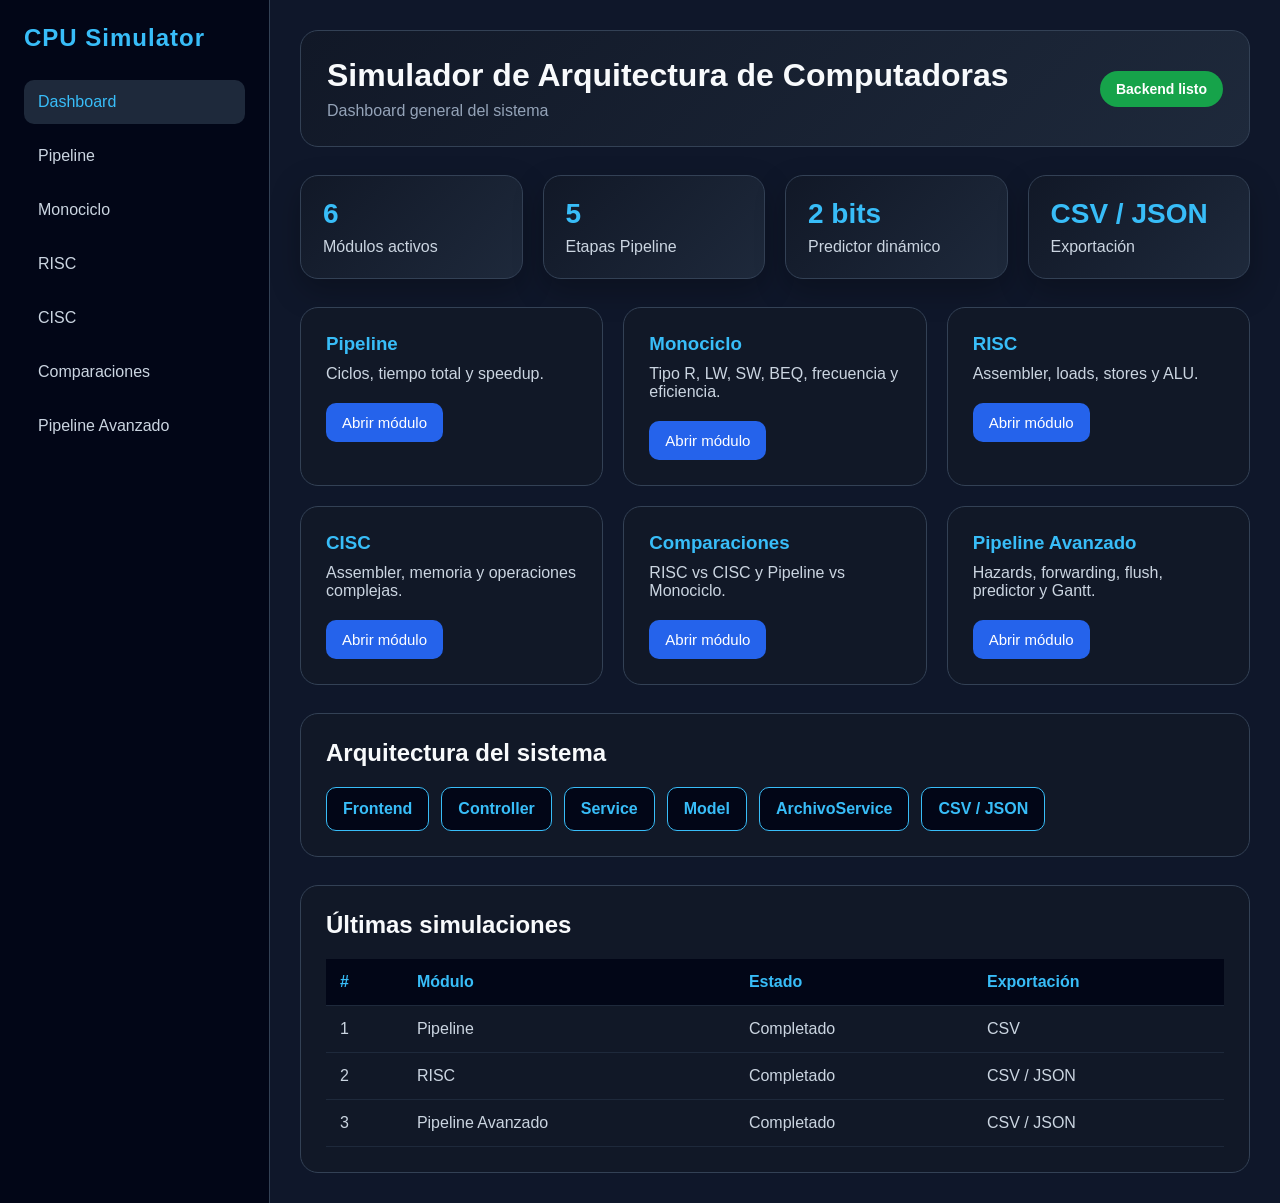
==== frontend/index.html @ 6b9e8b1a "monociclo front" ====
<!DOCTYPE html>
<html lang="es">
<head>
  <meta charset="UTF-8">
  <meta name="viewport" content="width=device-width, initial-scale=1.0">
  <title>Dashboard | Simulador CPU</title>
  <link rel="stylesheet" href="css/styles.css">
</head>
<body>

  <aside class="sidebar">
    <h2>CPU Simulator</h2>

    <nav>
      <a href="index.html" class="active">Dashboard</a>
      <a href="pages/pipeline.html">Pipeline</a>
      <a href="pages/monociclo.html">Monociclo</a>
      <a href="pages/risc.html">RISC</a>
      <a href="pages/cisc.html">CISC</a>
      <a href="pages/comparacion.html">Comparaciones</a>
      <a href="pages/pipeline_avanzado.html">Pipeline Avanzado</a>
    </nav>
  </aside>

  <main class="main">
    <header class="topbar">
      <div>
        <h1>Simulador de Arquitectura de Computadoras</h1>
        <p>Dashboard general del sistema</p>
      </div>
      <span class="badge">Backend listo</span>
    </header>

    <section class="stats">
      <div class="stat-box">
        <h3>6</h3>
        <p>Módulos activos</p>
      </div>

      <div class="stat-box">
        <h3>5</h3>
        <p>Etapas Pipeline</p>
      </div>

      <div class="stat-box">
        <h3>2 bits</h3>
        <p>Predictor dinámico</p>
      </div>

      <div class="stat-box">
        <h3>CSV / JSON</h3>
        <p>Exportación</p>
      </div>
    </section>

    <section class="cards">
      <div class="card">
        <h3>Pipeline</h3>
        <p>Ciclos, tiempo total y speedup.</p>
        <a href="pages/pipeline.html">Abrir módulo</a>
      </div>

      <div class="card">
        <h3>Monociclo</h3>
        <p>Tipo R, LW, SW, BEQ, frecuencia y eficiencia.</p>
        <a href="pages/monociclo.html">Abrir módulo</a>
      </div>

      <div class="card">
        <h3>RISC</h3>
        <p>Assembler, loads, stores y ALU.</p>
        <a href="pages/risc.html">Abrir módulo</a>
      </div>

      <div class="card">
        <h3>CISC</h3>
        <p>Assembler, memoria y operaciones complejas.</p>
        <a href="pages/cisc.html">Abrir módulo</a>
      </div>

      <div class="card">
        <h3>Comparaciones</h3>
        <p>RISC vs CISC y Pipeline vs Monociclo.</p>
        <a href="pages/comparacion.html">Abrir módulo</a>
      </div>

      <div class="card">
        <h3>Pipeline Avanzado</h3>
        <p>Hazards, forwarding, flush, predictor y Gantt.</p>
        <a href="pages/pipeline_avanzado.html">Abrir módulo</a>
      </div>
    </section>

    <section class="panel">
      <h2>Arquitectura del sistema</h2>

      <div class="architecture">
        <span>Frontend</span>
        <span>Controller</span>
        <span>Service</span>
        <span>Model</span>
        <span>ArchivoService</span>
        <span>CSV / JSON</span>
      </div>
    </section>

    <section class="panel">
      <h2>Últimas simulaciones</h2>

      <table>
        <thead>
          <tr>
            <th>#</th>
            <th>Módulo</th>
            <th>Estado</th>
            <th>Exportación</th>
          </tr>
        </thead>
        <tbody>
          <tr>
            <td>1</td>
            <td>Pipeline</td>
            <td>Completado</td>
            <td>CSV</td>
          </tr>
          <tr>
            <td>2</td>
            <td>RISC</td>
            <td>Completado</td>
            <td>CSV / JSON</td>
          </tr>
          <tr>
            <td>3</td>
            <td>Pipeline Avanzado</td>
            <td>Completado</td>
            <td>CSV / JSON</td>
          </tr>
        </tbody>
      </table>
    </section>
  </main>

  <script src="js/app.js"></script>
</body>
</html>
---- frontend/css/styles.css ----
* {
  margin: 0;
  padding: 0;
  box-sizing: border-box;
  font-family: "Segoe UI", Arial, sans-serif;
}

:root {
  --bg: #0f172a;
  --sidebar: #020617;
  --panel: #111827;
  --panel-soft: #1e293b;
  --text: #e5e7eb;
  --muted: #94a3b8;
  --primary: #38bdf8;
  --secondary: #2563eb;
  --success: #16a34a;
  --border: #334155;
}

body {
  min-height: 100vh;
  display: flex;
  background: var(--bg);
  color: var(--text);
}

.sidebar {
  width: 270px;
  min-height: 100vh;
  background: var(--sidebar);
  padding: 24px;
  border-right: 1px solid var(--border);
  position: sticky;
  top: 0;
}

.sidebar h2 {
  color: var(--primary);
  margin-bottom: 28px;
  letter-spacing: 1px;
}

.sidebar nav {
  display: flex;
  flex-direction: column;
  gap: 10px;
}

.sidebar a {
  color: #cbd5e1;
  text-decoration: none;
  padding: 13px 14px;
  border-radius: 10px;
  transition: 0.25s;
}

.sidebar a:hover,
.sidebar a.active {
  background: var(--panel-soft);
  color: var(--primary);
}

.main {
  flex: 1;
  padding: 30px;
  overflow-x: hidden;
}

.topbar {
  display: flex;
  justify-content: space-between;
  align-items: center;
  background: linear-gradient(135deg, #111827, #1e293b);
  padding: 26px;
  border-radius: 18px;
  margin-bottom: 28px;
  border: 1px solid var(--border);
}

.topbar h1 {
  color: #f8fafc;
  margin-bottom: 8px;
}

.topbar p {
  color: var(--muted);
}

.badge {
  background: var(--success);
  color: white;
  padding: 10px 16px;
  border-radius: 999px;
  font-weight: bold;
  font-size: 14px;
}

.stats {
  display: grid;
  grid-template-columns: repeat(auto-fit, minmax(190px, 1fr));
  gap: 20px;
  margin-bottom: 28px;
}

.stat-box {
  background: linear-gradient(135deg, #111827, #1e293b);
  border: 1px solid var(--border);
  border-radius: 18px;
  padding: 22px;
  box-shadow: 0 12px 30px rgba(0,0,0,0.25);
}

.stat-box h3 {
  color: var(--primary);
  font-size: 28px;
  margin-bottom: 8px;
}

.stat-box p {
  color: #cbd5e1;
}

.cards {
  display: grid;
  grid-template-columns: repeat(auto-fit, minmax(260px, 1fr));
  gap: 20px;
}

.card {
  background: var(--panel);
  border: 1px solid var(--border);
  padding: 25px;
  border-radius: 18px;
  transition: 0.25s;
}

.card:hover {
  transform: translateY(-5px);
  border-color: var(--primary);
}

.card h3 {
  color: var(--primary);
  margin-bottom: 10px;
}

.card p {
  color: #cbd5e1;
  margin-bottom: 20px;
}

.card a,
.btn-primary {
  display: inline-block;
  background: var(--secondary);
  color: white;
  text-decoration: none;
  padding: 11px 16px;
  border-radius: 10px;
  border: none;
  cursor: pointer;
  font-size: 15px;
}

.card a:hover,
.btn-primary:hover {
  background: #1d4ed8;
}

.panel {
  margin-top: 28px;
  background: var(--panel);
  border: 1px solid var(--border);
  border-radius: 18px;
  padding: 25px;
}

.panel h2 {
  margin-bottom: 20px;
  color: #f8fafc;
}

.form-grid {
  display: grid;
  grid-template-columns: repeat(auto-fit, minmax(220px, 1fr));
  gap: 20px;
  margin-bottom: 25px;
}

label {
  display: block;
  margin-bottom: 8px;
  font-weight: bold;
  color: #cbd5e1;
}

input,
select,
textarea {
  width: 100%;
  padding: 12px;
  border-radius: 10px;
  border: 1px solid var(--border);
  background: #0f172a;
  color: white;
  outline: none;
}

input:focus,
select:focus,
textarea:focus {
  border-color: var(--primary);
}

table {
  width: 100%;
  border-collapse: collapse;
  overflow: hidden;
}

th,
td {
  padding: 14px;
  text-align: left;
  border-bottom: 1px solid #1e293b;
}

th {
  color: var(--primary);
  background: #020617;
}

td {
  color: #cbd5e1;
}

.formula-box {
  background: #020617;
  border: 1px solid var(--border);
  border-radius: 14px;
  padding: 18px;
  color: #cbd5e1;
  line-height: 1.8;
}

.architecture {
  display: flex;
  flex-wrap: wrap;
  gap: 12px;
}

.architecture span {
  background: #020617;
  border: 1px solid var(--primary);
  color: var(--primary);
  padding: 12px 16px;
  border-radius: 10px;
  font-weight: bold;
}

.gantt {
  overflow-x: auto;
}

.gantt table {
  min-width: 700px;
}

.stage {
  display: inline-block;
  min-width: 55px;
  padding: 8px;
  border-radius: 8px;
  text-align: center;
  font-weight: bold;
  background: #0f172a;
  color: var(--primary);
  border: 1px solid var(--primary);
}

.empty-stage {
  color: #475569;
}

.module-header {
  display: flex;
  justify-content: space-between;
  align-items: center;
  margin-bottom: 18px;
}

.module-header small {
  color: var(--muted);
}

.info-grid {
  display: grid;
  grid-template-columns: 1.2fr 0.8fr;
  gap: 20px;
}

.status-dot {
  width: 10px;
  height: 10px;
  background: var(--success);
  display: inline-block;
  border-radius: 50%;
  margin-right: 8px;
}

@media (max-width: 850px) {
  body {
    flex-direction: column;
  }

  .sidebar {
    width: 100%;
    min-height: auto;
    position: relative;
  }

  .topbar {
    flex-direction: column;
    align-items: flex-start;
    gap: 15px;
  }

  .info-grid {
    grid-template-columns: 1fr;
  }
}
.card strong {
  display: block;
  color: var(--primary);
  font-size: 26px;
  margin-top: 12px;
}
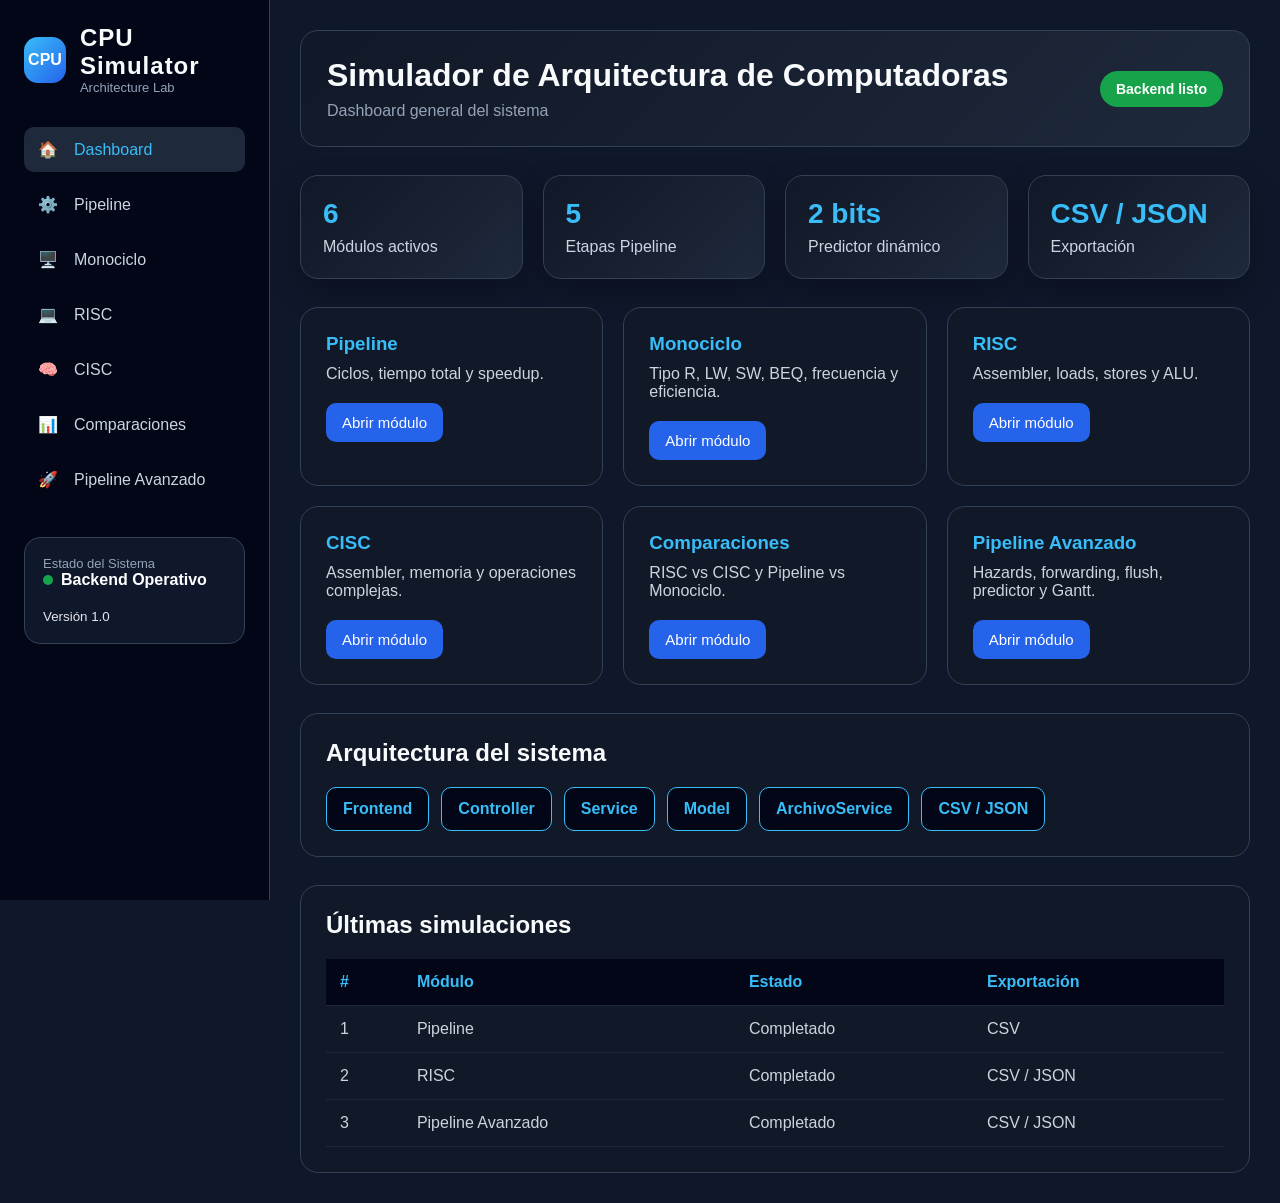
==== commit 8226c90d: "mejorara" ====
--- a/frontend/index.html
+++ b/frontend/index.html
@@ -6,21 +6,9 @@
   <title>Dashboard | Simulador CPU</title>
   <link rel="stylesheet" href="css/styles.css">
 </head>
-<body>
+<body data-page="dashboard">
 
-  <aside class="sidebar">
-    <h2>CPU Simulator</h2>
-
-    <nav>
-      <a href="index.html" class="active">Dashboard</a>
-      <a href="pages/pipeline.html">Pipeline</a>
-      <a href="pages/monociclo.html">Monociclo</a>
-      <a href="pages/risc.html">RISC</a>
-      <a href="pages/cisc.html">CISC</a>
-      <a href="pages/comparacion.html">Comparaciones</a>
-      <a href="pages/pipeline_avanzado.html">Pipeline Avanzado</a>
-    </nav>
-  </aside>
+<div id="sidebar-container"></div>
 
   <main class="main">
     <header class="topbar">
@@ -140,6 +128,7 @@
     </section>
   </main>
 
-  <script src="js/app.js"></script>
+  <script src="js/layout.js"></script>
+<script src="js/app.js"></script>
 </body>
 </html>
--- a/frontend/css/styles.css
+++ b/frontend/css/styles.css
@@ -335,4 +335,58 @@
   color: var(--primary);
   font-size: 26px;
   margin-top: 12px;
+}
+.brand {
+  display: flex;
+  align-items: center;
+  gap: 14px;
+  margin-bottom: 32px;
+}
+
+.brand-icon {
+  width: 46px;
+  height: 46px;
+  background: linear-gradient(135deg, var(--primary), var(--secondary));
+  color: white;
+  display: grid;
+  place-items: center;
+  border-radius: 14px;
+  font-weight: 900;
+}
+
+.brand h2 {
+  margin: 0;
+  color: #f8fafc;
+}
+
+.brand p {
+  color: var(--muted);
+  font-size: 13px;
+}
+
+.sidebar nav a {
+  display: flex;
+  align-items: center;
+  gap: 12px;
+}
+
+.sidebar nav a span {
+  width: 24px;
+}
+
+.sidebar-footer {
+  margin-top: 35px;
+  padding: 18px;
+  background: #0f172a;
+  border: 1px solid var(--border);
+  border-radius: 16px;
+}
+
+.sidebar-footer p {
+  color: var(--muted);
+  font-size: 13px;
+}
+
+.sidebar-footer strong {
+  color: white;
 }
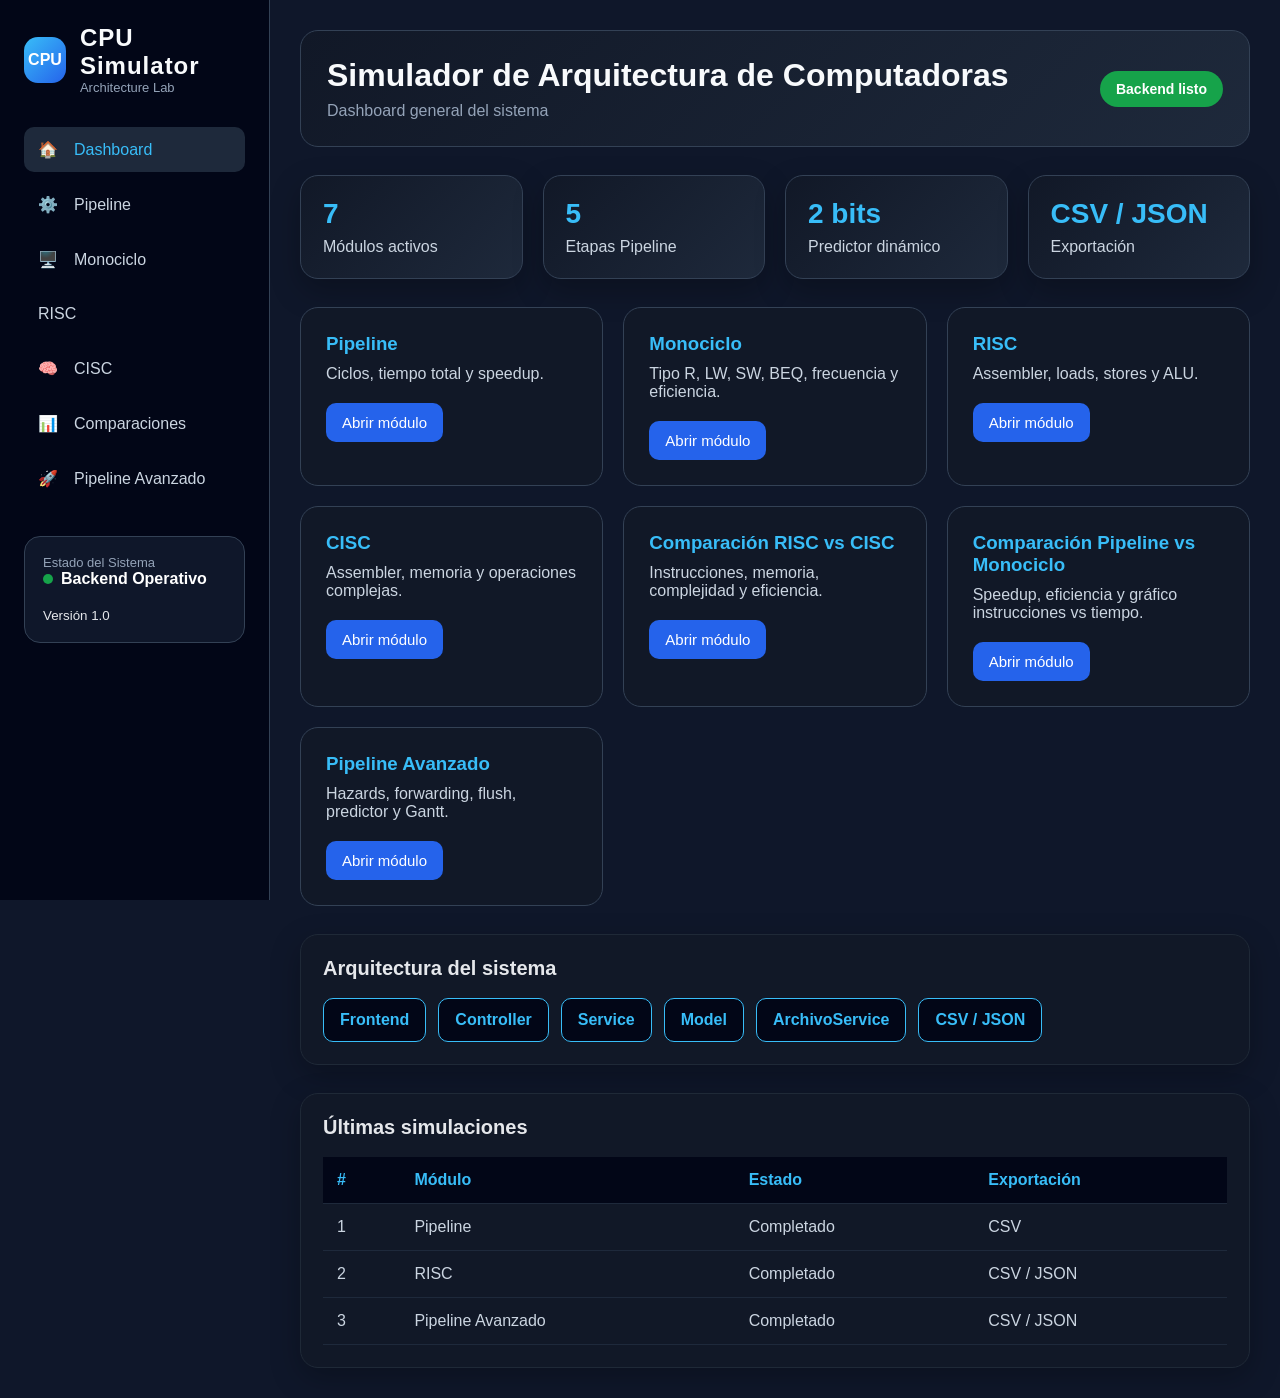
==== commit d431e5e1: "mejoras" ====
--- a/frontend/index.html
+++ b/frontend/index.html
@@ -21,8 +21,8 @@
 
     <section class="stats">
       <div class="stat-box">
-        <h3>6</h3>
-        <p>Módulos activos</p>
+   <h3>7</h3>
+    <p>Módulos activos</p>
       </div>
 
       <div class="stat-box">
@@ -66,10 +66,15 @@
         <a href="pages/cisc.html">Abrir módulo</a>
       </div>
 
+     <div class="card">
+    <h3>Comparación RISC vs CISC</h3>
+    <p>Instrucciones, memoria, complejidad y eficiencia.</p>
+    <a href="pages/comparacion.html">Abrir módulo</a>
+  </div>
       <div class="card">
-        <h3>Comparaciones</h3>
-        <p>RISC vs CISC y Pipeline vs Monociclo.</p>
-        <a href="pages/comparacion.html">Abrir módulo</a>
+      <h3>Comparación Pipeline vs Monociclo</h3>
+    <p>Speedup, eficiencia y gráfico instrucciones vs tiempo.</p>
+    <a href="pages/comparacion_pipeline.html">Abrir módulo</a>
       </div>
 
       <div class="card">
--- a/frontend/css/styles.css
+++ b/frontend/css/styles.css
@@ -389,4 +389,202 @@
 
 .sidebar-footer strong {
   color: white;
+}
+.grid-2 {
+  display: grid;
+  grid-template-columns: 1.2fr 1fr;
+  gap: 24px;
+  margin-bottom: 24px;
+}
+
+.panel {
+  background: #111827;
+  border: 1px solid #1f2937;
+  border-radius: 18px;
+  padding: 22px;
+  box-shadow: 0 10px 30px rgba(0,0,0,.25);
+}
+
+.panel h2 {
+  color: #e5e7eb;
+  margin-bottom: 18px;
+  font-size: 20px;
+}
+
+.panel-header {
+  display: flex;
+  justify-content: space-between;
+  align-items: center;
+}
+
+.btn-primary {
+  background: linear-gradient(135deg, #06b6d4, #2563eb);
+  color: white;
+  border: none;
+  padding: 10px 18px;
+  border-radius: 12px;
+  cursor: pointer;
+  font-weight: 600;
+}
+
+.btn-primary:hover {
+  transform: translateY(-2px);
+  box-shadow: 0 8px 20px rgba(37,99,235,.35);
+}
+
+.code-box {
+  background: #020617;
+  border: 1px solid #334155;
+  border-radius: 14px;
+  padding: 18px;
+  font-family: Consolas, monospace;
+  color: #cbd5e1;
+  line-height: 1.9;
+}
+
+.code-box div {
+  padding: 4px 10px;
+  border-radius: 8px;
+}
+
+.code-box div.active-line {
+  background: rgba(6,182,212,.18);
+  color: #67e8f9;
+  border-left: 3px solid #06b6d4;
+}
+
+.alu-display {
+  display: grid;
+  grid-template-columns: repeat(2, 1fr);
+  gap: 14px;
+}
+
+.alu-display div {
+  background: #020617;
+  border: 1px solid #334155;
+  border-radius: 14px;
+  padding: 18px;
+}
+
+.alu-display span {
+  display: block;
+  color: #94a3b8;
+  font-size: 13px;
+  margin-bottom: 8px;
+}
+
+.alu-display strong {
+  color: #67e8f9;
+  font-size: 24px;
+}
+
+.result-card {
+  background: linear-gradient(135deg, #020617, #0f172a);
+  border: 1px solid #334155;
+  border-radius: 16px;
+  padding: 22px;
+}
+
+.result-card p {
+  color: #94a3b8;
+}
+
+.result-card h3 {
+  color: #e5e7eb;
+  margin: 10px 0;
+}
+
+.result-card strong {
+  color: #22c55e;
+  font-size: 28px;
+}
+
+@media (max-width: 900px) {
+  .grid-2 {
+    grid-template-columns: 1fr;
+  }
+}
+.charts-grid {
+  display: grid;
+  grid-template-columns: repeat(2, 1fr);
+  gap: 20px;
+  margin-top: 18px;
+}
+
+.chart-card {
+  background: #020617;
+  border: 1px solid #334155;
+  border-radius: 16px;
+  padding: 20px;
+}
+
+.chart-card h3 {
+  color: #e5e7eb;
+  margin-bottom: 18px;
+}
+
+.bar-row {
+  display: grid;
+  grid-template-columns: 70px 1fr 70px;
+  align-items: center;
+  gap: 12px;
+  margin-bottom: 14px;
+  color: #cbd5e1;
+}
+
+.bar-track {
+  height: 12px;
+  background: #1e293b;
+  border-radius: 20px;
+  overflow: hidden;
+}
+
+.bar-fill {
+  width: 0;
+  height: 100%;
+  background: linear-gradient(90deg, #06b6d4, #2563eb);
+  border-radius: 20px;
+  transition: width 1s ease;
+}
+
+@media (max-width: 900px) {
+  .charts-grid {
+    grid-template-columns: 1fr;
+  }
+}
+.btn-secondary {
+  display: inline-block;
+  background: #334155;
+  color: #e5e7eb;
+  border: 1px solid #475569;
+  padding: 10px 18px;
+  border-radius: 12px;
+  cursor: pointer;
+  font-size: 15px;
+  font-weight: 600;
+  transition: 0.25s;
+}
+
+.btn-secondary:hover {
+  background: #475569;
+  transform: translateY(-2px);
+  box-shadow: 0 8px 20px rgba(71, 85, 105, 0.35);
+}
+.btn-secondary{
+
+    background:#334155;
+    color:white;
+    border:none;
+    padding:10px 18px;
+    border-radius:12px;
+    cursor:pointer;
+    font-weight:600;
+    transition:.25s;
+
+}
+
+.btn-secondary:hover{
+
+    background:#475569;
+
 }
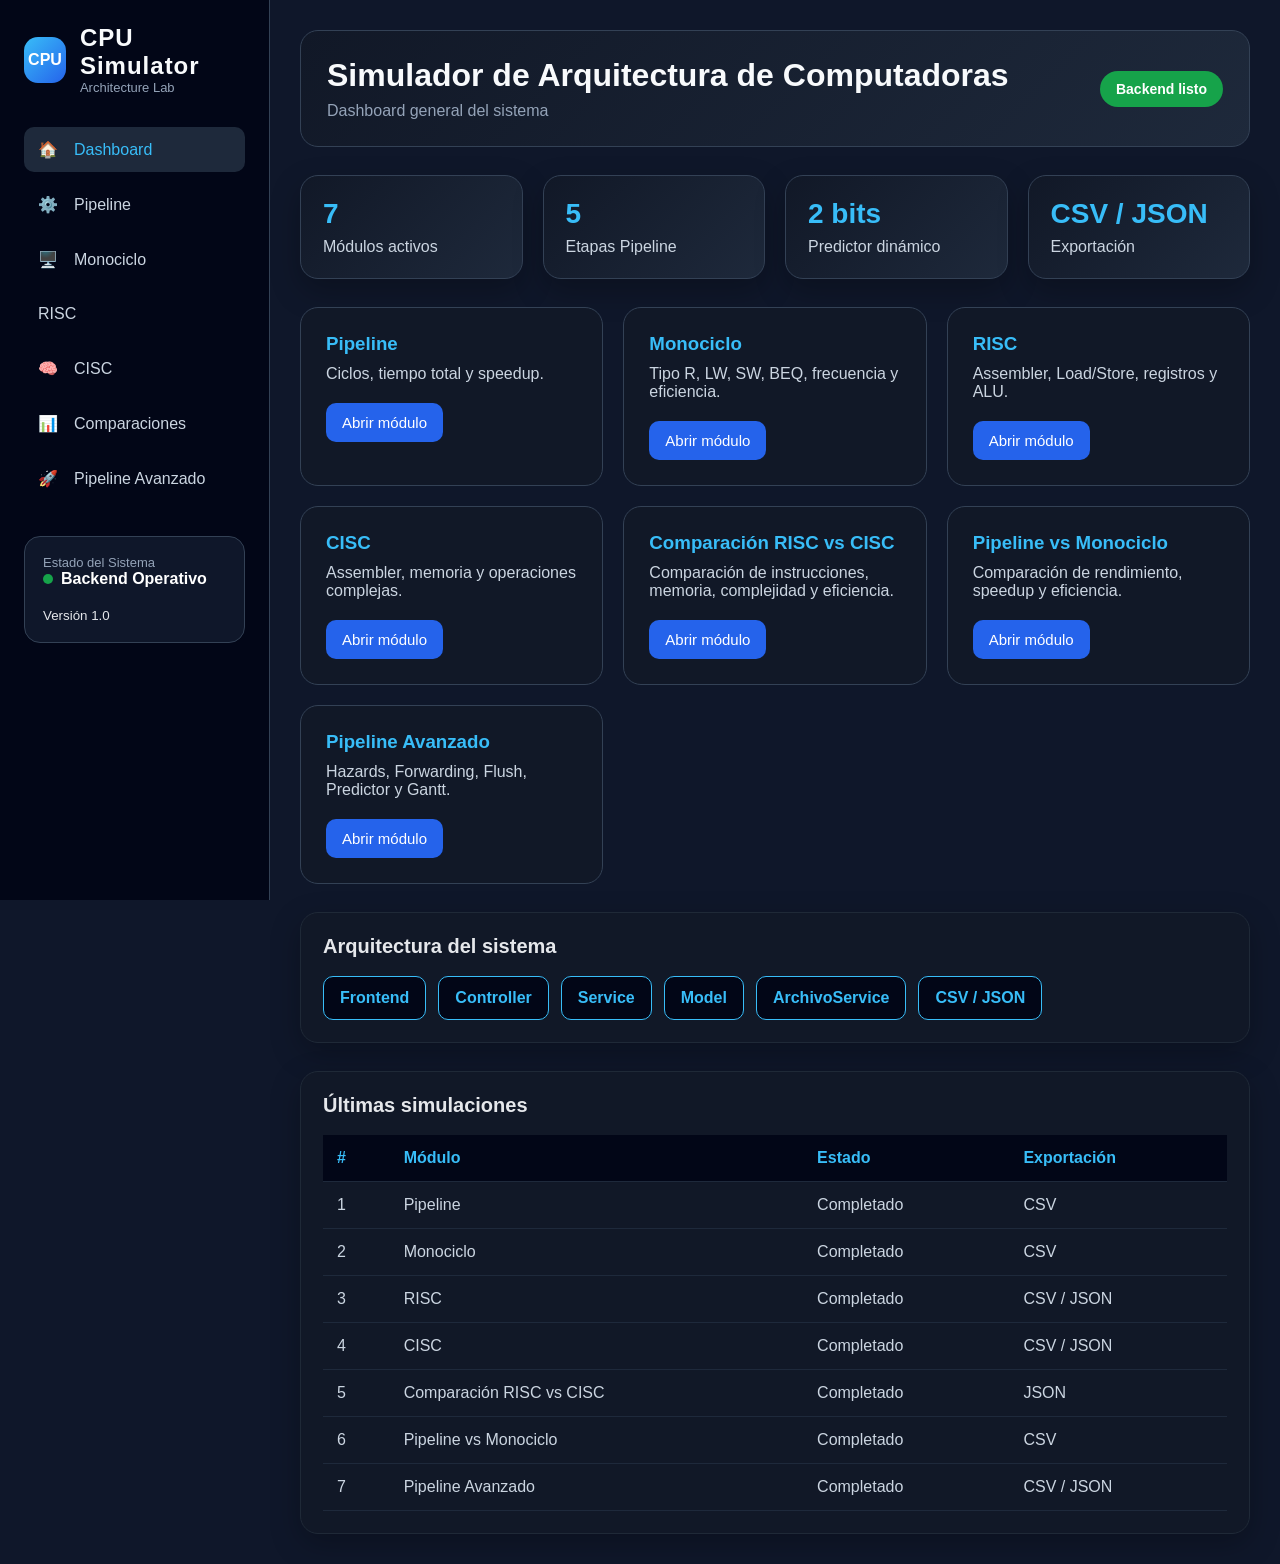
==== commit e67d37da: "mejora de interfaz" ====
--- a/frontend/index.html
+++ b/frontend/index.html
@@ -1,139 +1,203 @@
 <!DOCTYPE html>
 <html lang="es">
+
 <head>
-  <meta charset="UTF-8">
-  <meta name="viewport" content="width=device-width, initial-scale=1.0">
-  <title>Dashboard | Simulador CPU</title>
-  <link rel="stylesheet" href="css/styles.css">
+    <meta charset="UTF-8">
+    <meta name="viewport" content="width=device-width, initial-scale=1.0">
+    <title>Dashboard | Simulador CPU</title>
+    <link rel="stylesheet" href="css/styles.css">
 </head>
+
 <body data-page="dashboard">
 
-<div id="sidebar-container"></div>
-
-  <main class="main">
-    <header class="topbar">
-      <div>
-        <h1>Simulador de Arquitectura de Computadoras</h1>
-        <p>Dashboard general del sistema</p>
-      </div>
-      <span class="badge">Backend listo</span>
-    </header>
-
-    <section class="stats">
-      <div class="stat-box">
-   <h3>7</h3>
-    <p>Módulos activos</p>
-      </div>
-
-      <div class="stat-box">
-        <h3>5</h3>
-        <p>Etapas Pipeline</p>
-      </div>
-
-      <div class="stat-box">
-        <h3>2 bits</h3>
-        <p>Predictor dinámico</p>
-      </div>
-
-      <div class="stat-box">
-        <h3>CSV / JSON</h3>
-        <p>Exportación</p>
-      </div>
-    </section>
-
-    <section class="cards">
-      <div class="card">
-        <h3>Pipeline</h3>
-        <p>Ciclos, tiempo total y speedup.</p>
-        <a href="pages/pipeline.html">Abrir módulo</a>
-      </div>
-
-      <div class="card">
-        <h3>Monociclo</h3>
-        <p>Tipo R, LW, SW, BEQ, frecuencia y eficiencia.</p>
-        <a href="pages/monociclo.html">Abrir módulo</a>
-      </div>
-
-      <div class="card">
-        <h3>RISC</h3>
-        <p>Assembler, loads, stores y ALU.</p>
-        <a href="pages/risc.html">Abrir módulo</a>
-      </div>
-
-      <div class="card">
-        <h3>CISC</h3>
-        <p>Assembler, memoria y operaciones complejas.</p>
-        <a href="pages/cisc.html">Abrir módulo</a>
-      </div>
-
-     <div class="card">
-    <h3>Comparación RISC vs CISC</h3>
-    <p>Instrucciones, memoria, complejidad y eficiencia.</p>
-    <a href="pages/comparacion.html">Abrir módulo</a>
-  </div>
-      <div class="card">
-      <h3>Comparación Pipeline vs Monociclo</h3>
-    <p>Speedup, eficiencia y gráfico instrucciones vs tiempo.</p>
-    <a href="pages/comparacion_pipeline.html">Abrir módulo</a>
-      </div>
-
-      <div class="card">
-        <h3>Pipeline Avanzado</h3>
-        <p>Hazards, forwarding, flush, predictor y Gantt.</p>
-        <a href="pages/pipeline_avanzado.html">Abrir módulo</a>
-      </div>
-    </section>
-
-    <section class="panel">
-      <h2>Arquitectura del sistema</h2>
-
-      <div class="architecture">
-        <span>Frontend</span>
-        <span>Controller</span>
-        <span>Service</span>
-        <span>Model</span>
-        <span>ArchivoService</span>
-        <span>CSV / JSON</span>
-      </div>
-    </section>
-
-    <section class="panel">
-      <h2>Últimas simulaciones</h2>
-
-      <table>
-        <thead>
-          <tr>
-            <th>#</th>
-            <th>Módulo</th>
-            <th>Estado</th>
-            <th>Exportación</th>
-          </tr>
-        </thead>
-        <tbody>
-          <tr>
-            <td>1</td>
-            <td>Pipeline</td>
-            <td>Completado</td>
-            <td>CSV</td>
-          </tr>
-          <tr>
-            <td>2</td>
-            <td>RISC</td>
-            <td>Completado</td>
-            <td>CSV / JSON</td>
-          </tr>
-          <tr>
-            <td>3</td>
-            <td>Pipeline Avanzado</td>
-            <td>Completado</td>
-            <td>CSV / JSON</td>
-          </tr>
-        </tbody>
-      </table>
-    </section>
-  </main>
-
-  <script src="js/layout.js"></script>
-<script src="js/app.js"></script>
+    <div id="sidebar-container"></div>
+
+    <main class="main">
+
+        <header class="topbar">
+
+            <div>
+                <h1>Simulador de Arquitectura de Computadoras</h1>
+                <p>Dashboard general del sistema</p>
+            </div>
+
+            <span class="badge">Backend listo</span>
+
+        </header>
+
+        <!-- KPIs -->
+
+        <section class="stats">
+
+            <div class="stat-box">
+                <h3>7</h3>
+                <p>Módulos activos</p>
+            </div>
+
+            <div class="stat-box">
+                <h3>5</h3>
+                <p>Etapas Pipeline</p>
+            </div>
+
+            <div class="stat-box">
+                <h3>2 bits</h3>
+                <p>Predictor dinámico</p>
+            </div>
+
+            <div class="stat-box">
+                <h3>CSV / JSON</h3>
+                <p>Exportación</p>
+            </div>
+
+        </section>
+
+        <!-- MÓDULOS -->
+
+        <section class="cards">
+
+            <div class="card">
+                <h3>Pipeline</h3>
+                <p>Ciclos, tiempo total y speedup.</p>
+                <a href="pages/pipeline.html">Abrir módulo</a>
+            </div>
+
+            <div class="card">
+                <h3>Monociclo</h3>
+                <p>Tipo R, LW, SW, BEQ, frecuencia y eficiencia.</p>
+                <a href="pages/monociclo.html">Abrir módulo</a>
+            </div>
+
+            <div class="card">
+                <h3>RISC</h3>
+                <p>Assembler, Load/Store, registros y ALU.</p>
+                <a href="pages/risc.html">Abrir módulo</a>
+            </div>
+
+            <div class="card">
+                <h3>CISC</h3>
+                <p>Assembler, memoria y operaciones complejas.</p>
+                <a href="pages/cisc.html">Abrir módulo</a>
+            </div>
+
+            <div class="card">
+                <h3>Comparación RISC vs CISC</h3>
+                <p>Comparación de instrucciones, memoria, complejidad y eficiencia.</p>
+                <a href="pages/comparacion.html">Abrir módulo</a>
+            </div>
+
+            <div class="card">
+                <h3>Pipeline vs Monociclo</h3>
+                <p>Comparación de rendimiento, speedup y eficiencia.</p>
+                <a href="pages/comparacion_pipeline.html">Abrir módulo</a>
+            </div>
+
+            <div class="card">
+                <h3>Pipeline Avanzado</h3>
+                <p>Hazards, Forwarding, Flush, Predictor y Gantt.</p>
+                <a href="pages/pipeline_avanzado.html">Abrir módulo</a>
+            </div>
+
+        </section>
+
+        <!-- ARQUITECTURA -->
+
+        <section class="panel">
+
+            <h2>Arquitectura del sistema</h2>
+
+            <div class="architecture">
+                <span>Frontend</span>
+                <span>Controller</span>
+                <span>Service</span>
+                <span>Model</span>
+                <span>ArchivoService</span>
+                <span>CSV / JSON</span>
+            </div>
+
+        </section>
+
+        <!-- HISTORIAL -->
+
+        <section class="panel">
+
+            <h2>Últimas simulaciones</h2>
+
+            <table>
+
+                <thead>
+
+                    <tr>
+                        <th>#</th>
+                        <th>Módulo</th>
+                        <th>Estado</th>
+                        <th>Exportación</th>
+                    </tr>
+
+                </thead>
+
+                <tbody>
+
+                    <tr>
+                        <td>1</td>
+                        <td>Pipeline</td>
+                        <td>Completado</td>
+                        <td>CSV</td>
+                    </tr>
+
+                    <tr>
+                        <td>2</td>
+                        <td>Monociclo</td>
+                        <td>Completado</td>
+                        <td>CSV</td>
+                    </tr>
+
+                    <tr>
+                        <td>3</td>
+                        <td>RISC</td>
+                        <td>Completado</td>
+                        <td>CSV / JSON</td>
+                    </tr>
+
+                    <tr>
+                        <td>4</td>
+                        <td>CISC</td>
+                        <td>Completado</td>
+                        <td>CSV / JSON</td>
+                    </tr>
+
+                    <tr>
+                        <td>5</td>
+                        <td>Comparación RISC vs CISC</td>
+                        <td>Completado</td>
+                        <td>JSON</td>
+                    </tr>
+
+                    <tr>
+                        <td>6</td>
+                        <td>Pipeline vs Monociclo</td>
+                        <td>Completado</td>
+                        <td>CSV</td>
+                    </tr>
+
+                    <tr>
+                        <td>7</td>
+                        <td>Pipeline Avanzado</td>
+                        <td>Completado</td>
+                        <td>CSV / JSON</td>
+                    </tr>
+
+                </tbody>
+
+            </table>
+
+        </section>
+
+    </main>
+
+    <script src="js/api.js"></script>
+    <script src="js/layout.js"></script>
+    <script src="js/app.js"></script>
+
 </body>
+
 </html>
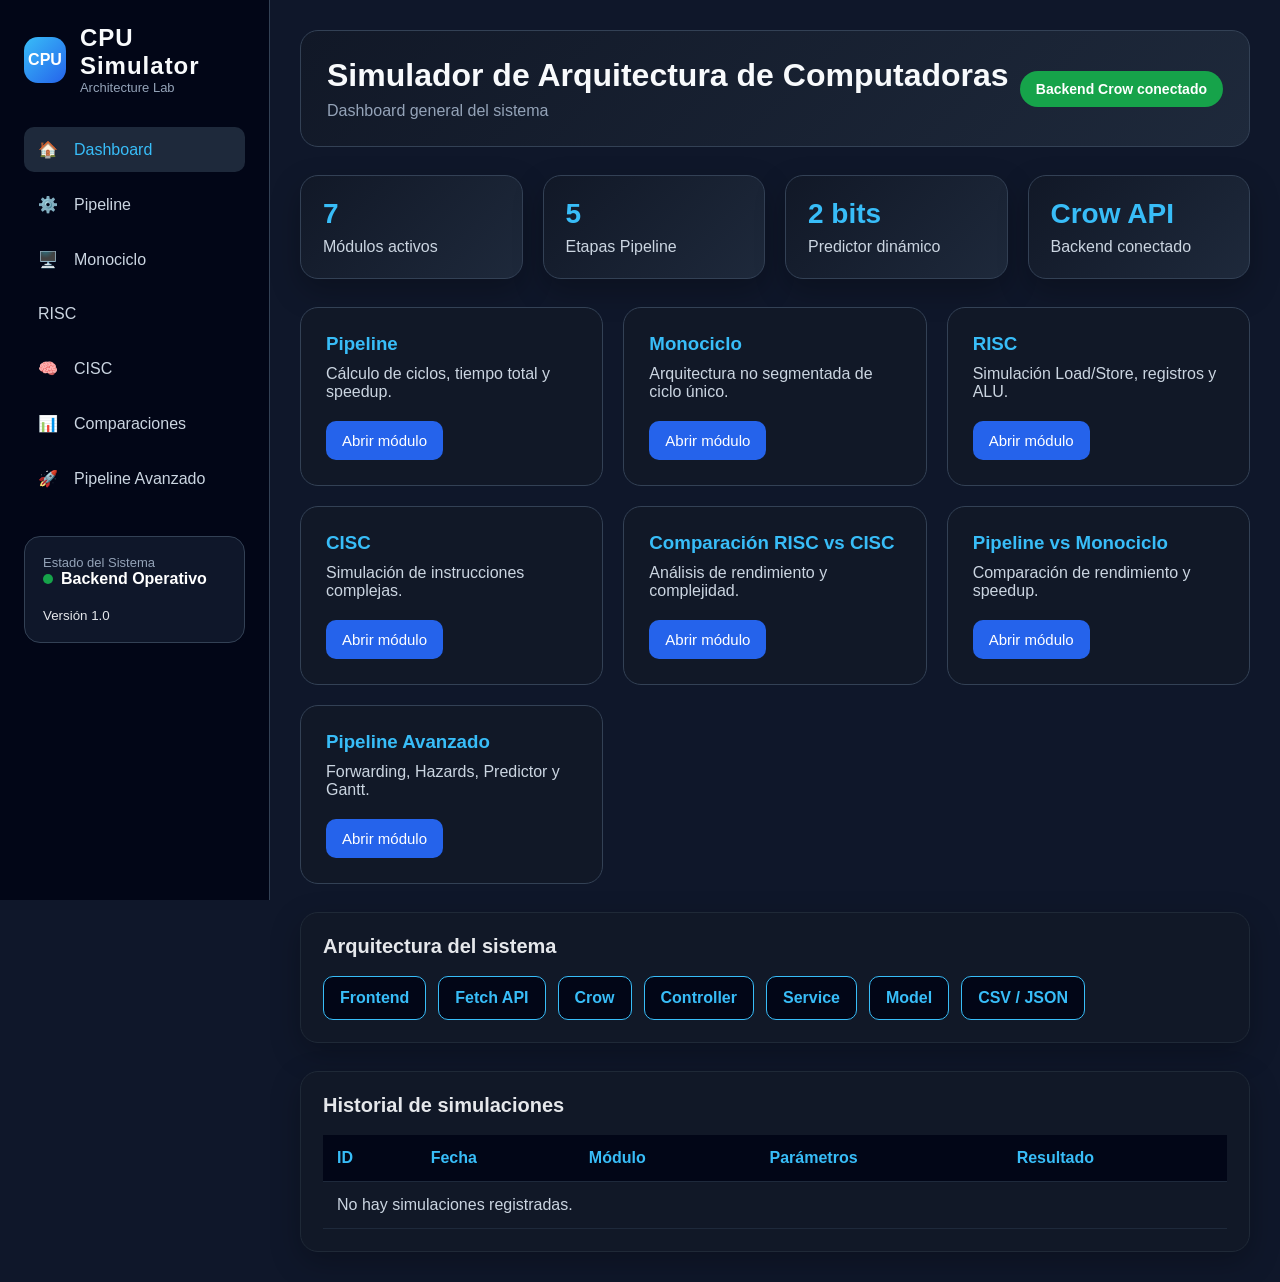
==== commit 5e4a2a53: "hisotrial implementado" ====
--- a/frontend/index.html
+++ b/frontend/index.html
@@ -5,6 +5,7 @@
     <meta charset="UTF-8">
     <meta name="viewport" content="width=device-width, initial-scale=1.0">
     <title>Dashboard | Simulador CPU</title>
+
     <link rel="stylesheet" href="css/styles.css">
 </head>
 
@@ -14,6 +15,8 @@
 
     <main class="main">
 
+        <!-- CABECERA -->
+
         <header class="topbar">
 
             <div>
@@ -21,7 +24,7 @@
                 <p>Dashboard general del sistema</p>
             </div>
 
-            <span class="badge">Backend listo</span>
+            <span class="badge">Backend Crow conectado</span>
 
         </header>
 
@@ -45,8 +48,8 @@
             </div>
 
             <div class="stat-box">
-                <h3>CSV / JSON</h3>
-                <p>Exportación</p>
+                <h3>Crow API</h3>
+                <p>Backend conectado</p>
             </div>
 
         </section>
@@ -57,43 +60,43 @@
 
             <div class="card">
                 <h3>Pipeline</h3>
-                <p>Ciclos, tiempo total y speedup.</p>
+                <p>Cálculo de ciclos, tiempo total y speedup.</p>
                 <a href="pages/pipeline.html">Abrir módulo</a>
             </div>
 
             <div class="card">
                 <h3>Monociclo</h3>
-                <p>Tipo R, LW, SW, BEQ, frecuencia y eficiencia.</p>
+                <p>Arquitectura no segmentada de ciclo único.</p>
                 <a href="pages/monociclo.html">Abrir módulo</a>
             </div>
 
             <div class="card">
                 <h3>RISC</h3>
-                <p>Assembler, Load/Store, registros y ALU.</p>
+                <p>Simulación Load/Store, registros y ALU.</p>
                 <a href="pages/risc.html">Abrir módulo</a>
             </div>
 
             <div class="card">
                 <h3>CISC</h3>
-                <p>Assembler, memoria y operaciones complejas.</p>
+                <p>Simulación de instrucciones complejas.</p>
                 <a href="pages/cisc.html">Abrir módulo</a>
             </div>
 
             <div class="card">
                 <h3>Comparación RISC vs CISC</h3>
-                <p>Comparación de instrucciones, memoria, complejidad y eficiencia.</p>
+                <p>Análisis de rendimiento y complejidad.</p>
                 <a href="pages/comparacion.html">Abrir módulo</a>
             </div>
 
             <div class="card">
                 <h3>Pipeline vs Monociclo</h3>
-                <p>Comparación de rendimiento, speedup y eficiencia.</p>
+                <p>Comparación de rendimiento y speedup.</p>
                 <a href="pages/comparacion_pipeline.html">Abrir módulo</a>
             </div>
 
             <div class="card">
                 <h3>Pipeline Avanzado</h3>
-                <p>Hazards, Forwarding, Flush, Predictor y Gantt.</p>
+                <p>Forwarding, Hazards, Predictor y Gantt.</p>
                 <a href="pages/pipeline_avanzado.html">Abrir módulo</a>
             </div>
 
@@ -106,89 +109,68 @@
             <h2>Arquitectura del sistema</h2>
 
             <div class="architecture">
+
                 <span>Frontend</span>
+
+                <span>Fetch API</span>
+
+                <span>Crow</span>
+
                 <span>Controller</span>
+
                 <span>Service</span>
+
                 <span>Model</span>
-                <span>ArchivoService</span>
+
                 <span>CSV / JSON</span>
+
             </div>
 
         </section>
 
-        <!-- HISTORIAL -->
+        <!-- HISTORIAL DINÁMICO -->
 
         <section class="panel">
 
-            <h2>Últimas simulaciones</h2>
+            <h2>Historial de simulaciones</h2>
 
-            <table>
+            <div class="table-container">
 
-                <thead>
+                <table>
 
-                    <tr>
-                        <th>#</th>
-                        <th>Módulo</th>
-                        <th>Estado</th>
-                        <th>Exportación</th>
-                    </tr>
+                    <thead>
 
-                </thead>
+                        <tr>
 
-                <tbody>
+                            <th>ID</th>
 
-                    <tr>
-                        <td>1</td>
-                        <td>Pipeline</td>
-                        <td>Completado</td>
-                        <td>CSV</td>
-                    </tr>
+                            <th>Fecha</th>
 
-                    <tr>
-                        <td>2</td>
-                        <td>Monociclo</td>
-                        <td>Completado</td>
-                        <td>CSV</td>
-                    </tr>
+                            <th>Módulo</th>
 
-                    <tr>
-                        <td>3</td>
-                        <td>RISC</td>
-                        <td>Completado</td>
-                        <td>CSV / JSON</td>
-                    </tr>
+                            <th>Parámetros</th>
 
-                    <tr>
-                        <td>4</td>
-                        <td>CISC</td>
-                        <td>Completado</td>
-                        <td>CSV / JSON</td>
-                    </tr>
+                            <th>Resultado</th>
 
-                    <tr>
-                        <td>5</td>
-                        <td>Comparación RISC vs CISC</td>
-                        <td>Completado</td>
-                        <td>JSON</td>
-                    </tr>
+                        </tr>
 
-                    <tr>
-                        <td>6</td>
-                        <td>Pipeline vs Monociclo</td>
-                        <td>Completado</td>
-                        <td>CSV</td>
-                    </tr>
+                    </thead>
 
-                    <tr>
-                        <td>7</td>
-                        <td>Pipeline Avanzado</td>
-                        <td>Completado</td>
-                        <td>CSV / JSON</td>
-                    </tr>
+                    <tbody id="tablaHistorialDashboard">
 
-                </tbody>
+                        <tr>
 
-            </table>
+                            <td colspan="5">
+                                Cargando historial...
+                            </td>
+
+                        </tr>
+
+                    </tbody>
+
+                </table>
+
+            </div>
 
         </section>
 
--- a/frontend/css/styles.css
+++ b/frontend/css/styles.css
@@ -587,4 +587,300 @@
 
     background:#475569;
 
-}+}
+/* =========================================================
+   MEJORAS PIPELINE AVANZADO
+========================================================= */
+
+body[data-page="pipeline-avanzado"] .code-box textarea {
+  width: 100%;
+  min-height: 220px;
+  resize: vertical;
+  border: 1px solid rgba(255, 255, 255, 0.12);
+  background: #0f172a;
+  color: #e5e7eb;
+  border-radius: 14px;
+  padding: 18px;
+  font-family: Consolas, Monaco, monospace;
+  font-size: 14px;
+  line-height: 1.7;
+  outline: none;
+}
+
+body[data-page="pipeline-avanzado"] .code-box textarea:focus {
+  border-color: #38bdf8;
+  box-shadow: 0 0 0 3px rgba(56, 189, 248, 0.18);
+}
+
+body[data-page="pipeline-avanzado"] .result-grid {
+  display: grid;
+  grid-template-columns: repeat(4, 1fr);
+  gap: 18px;
+}
+
+body[data-page="pipeline-avanzado"] .result-card {
+  background: linear-gradient(145deg, #111827, #1e293b);
+  border: 1px solid rgba(255, 255, 255, 0.08);
+  border-radius: 18px;
+  padding: 22px;
+  transition: 0.25s ease;
+}
+
+body[data-page="pipeline-avanzado"] .result-card:hover {
+  transform: translateY(-4px);
+  border-color: rgba(56, 189, 248, 0.45);
+}
+
+body[data-page="pipeline-avanzado"] .result-card span {
+  display: block;
+  color: #94a3b8;
+  font-size: 14px;
+  margin-bottom: 10px;
+}
+
+body[data-page="pipeline-avanzado"] .result-card strong {
+  font-size: 28px;
+  color: #f8fafc;
+}
+
+body[data-page="pipeline-avanzado"] .table-container {
+  width: 100%;
+  overflow-x: auto;
+}
+
+body[data-page="pipeline-avanzado"] #tablaGantt {
+  min-width: 850px;
+  border-collapse: separate;
+  border-spacing: 0;
+}
+
+body[data-page="pipeline-avanzado"] #tablaGantt th,
+body[data-page="pipeline-avanzado"] #tablaGantt td {
+  text-align: center;
+  padding: 12px 14px;
+  white-space: nowrap;
+}
+
+body[data-page="pipeline-avanzado"] #tablaGantt td {
+  font-weight: 600;
+}
+
+body[data-page="pipeline-avanzado"] #tablaGantt td:contains("IF"),
+body[data-page="pipeline-avanzado"] #tablaGantt td:contains("ID"),
+body[data-page="pipeline-avanzado"] #tablaGantt td:contains("EX"),
+body[data-page="pipeline-avanzado"] #tablaGantt td:contains("MEM"),
+body[data-page="pipeline-avanzado"] #tablaGantt td:contains("WB") {
+  background: rgba(56, 189, 248, 0.12);
+}
+
+body[data-page="pipeline-avanzado"] .two-columns {
+  display: grid;
+  grid-template-columns: 1.4fr 1fr;
+  gap: 22px;
+}
+
+body[data-page="pipeline-avanzado"] .observation-box {
+  min-height: 210px;
+  background: #0f172a;
+  border-left: 5px solid #38bdf8;
+  border-radius: 14px;
+  padding: 18px;
+  color: #cbd5e1;
+  line-height: 1.7;
+}
+
+body[data-page="pipeline-avanzado"] .architecture-box {
+  display: grid;
+  grid-template-columns: repeat(4, 1fr);
+  gap: 18px;
+}
+
+body[data-page="pipeline-avanzado"] .architecture-box div {
+  background: rgba(15, 23, 42, 0.85);
+  border: 1px solid rgba(255, 255, 255, 0.08);
+  border-radius: 18px;
+  padding: 20px;
+}
+
+body[data-page="pipeline-avanzado"] .architecture-box h3 {
+  color: #38bdf8;
+  margin-bottom: 8px;
+}
+
+body[data-page="pipeline-avanzado"] .architecture-box p {
+  color: #cbd5e1;
+  font-family: Consolas, Monaco, monospace;
+  font-size: 14px;
+}
+
+body[data-page="pipeline-avanzado"] #tablaPredictor td:last-child {
+  font-weight: 700;
+}
+
+@media (max-width: 1100px) {
+  body[data-page="pipeline-avanzado"] .result-grid,
+  body[data-page="pipeline-avanzado"] .architecture-box {
+    grid-template-columns: repeat(2, 1fr);
+  }
+
+  body[data-page="pipeline-avanzado"] .two-columns {
+    grid-template-columns: 1fr;
+  }
+}
+
+@media (max-width: 650px) {
+  body[data-page="pipeline-avanzado"] .result-grid,
+  body[data-page="pipeline-avanzado"] .architecture-box {
+    grid-template-columns: 1fr;
+  }
+
+  body[data-page="pipeline-avanzado"] .result-card strong {
+    font-size: 24px;
+  }
+}
+/*=========================================
+  BOTONES
+==========================================*/
+
+.actions{
+    display:flex;
+    gap:15px;
+    margin-top:20px;
+    flex-wrap:wrap;
+}
+
+.btn{
+    border:none;
+    border-radius:10px;
+    padding:12px 24px;
+    font-size:15px;
+    font-weight:600;
+    cursor:pointer;
+    transition:.25s;
+    color:#fff;
+}
+
+.btn:hover{
+    transform:translateY(-2px);
+    box-shadow:0 8px 18px rgba(0,0,0,.25);
+}
+
+.btn:active{
+    transform:scale(.97);
+}
+
+/* Ejecutar */
+
+.btn.primary{
+    background:linear-gradient(135deg,#2563eb,#1d4ed8);
+}
+
+.btn.primary:hover{
+    background:linear-gradient(135deg,#3b82f6,#2563eb);
+}
+
+/* Limpiar */
+
+.btn.secondary{
+    background:linear-gradient(135deg,#f59e0b,#d97706);
+}
+
+.btn.secondary:hover{
+    background:linear-gradient(135deg,#fbbf24,#f59e0b);
+}
+
+/* Reiniciar */
+
+.btn.danger{
+    background:linear-gradient(135deg,#dc2626,#b91c1c);
+}
+
+.btn.danger:hover{
+    background:linear-gradient(135deg,#ef4444,#dc2626);
+}
+/* =========================================================
+   COLORES DEL GANTT - PIPELINE AVANZADO
+========================================================= */
+
+body[data-page="pipeline-avanzado"] #tablaGantt td {
+  transition: transform 0.2s ease, filter 0.2s ease;
+}
+
+body[data-page="pipeline-avanzado"] #tablaGantt td:not(.etapa-vacia):hover {
+  transform: scale(1.05);
+  filter: brightness(1.12);
+}
+
+body[data-page="pipeline-avanzado"] .etapa-if {
+  background: rgba(59, 130, 246, 0.22);
+  color: #60a5fa;
+}
+
+body[data-page="pipeline-avanzado"] .etapa-id {
+  background: rgba(139, 92, 246, 0.22);
+  color: #a78bfa;
+}
+
+body[data-page="pipeline-avanzado"] .etapa-ex {
+  background: rgba(16, 185, 129, 0.22);
+  color: #34d399;
+}
+
+body[data-page="pipeline-avanzado"] .etapa-mem {
+  background: rgba(245, 158, 11, 0.22);
+  color: #fbbf24;
+}
+
+body[data-page="pipeline-avanzado"] .etapa-wb {
+  background: rgba(6, 182, 212, 0.22);
+  color: #22d3ee;
+}
+
+body[data-page="pipeline-avanzado"] .etapa-stall {
+  background: rgba(239, 68, 68, 0.25);
+  color: #f87171;
+}
+
+body[data-page="pipeline-avanzado"] .etapa-flush {
+  background: rgba(236, 72, 153, 0.25);
+  color: #f472b6;
+}
+
+body[data-page="pipeline-avanzado"] .etapa-vacia {
+  color: #475569;
+}
+
+body[data-page="pipeline-avanzado"] .gantt-instruccion {
+  min-width: 130px;
+  text-align: left !important;
+  color: #e2e8f0;
+}
+
+body[data-page="pipeline-avanzado"] .predictor-acierto {
+  color: #34d399;
+  font-weight: 700;
+}
+
+body[data-page="pipeline-avanzado"] .predictor-fallo {
+  color: #f87171;
+  font-weight: 700;
+}
+
+body[data-page="pipeline-avanzado"] .observation-list {
+  margin: 0;
+  padding-left: 20px;
+}
+
+body[data-page="pipeline-avanzado"] .observation-list li {
+  margin-bottom: 10px;
+}
+
+body[data-page="pipeline-avanzado"] .mensaje-error {
+  margin: 0;
+  color: #f87171;
+  font-weight: 600;
+}
+body[data-page="pipeline-avanzado"] .ciclo-activo {
+  outline: 2px solid #38bdf8;
+  box-shadow: inset 0 0 18px rgba(56, 189, 248, 0.35);
+}
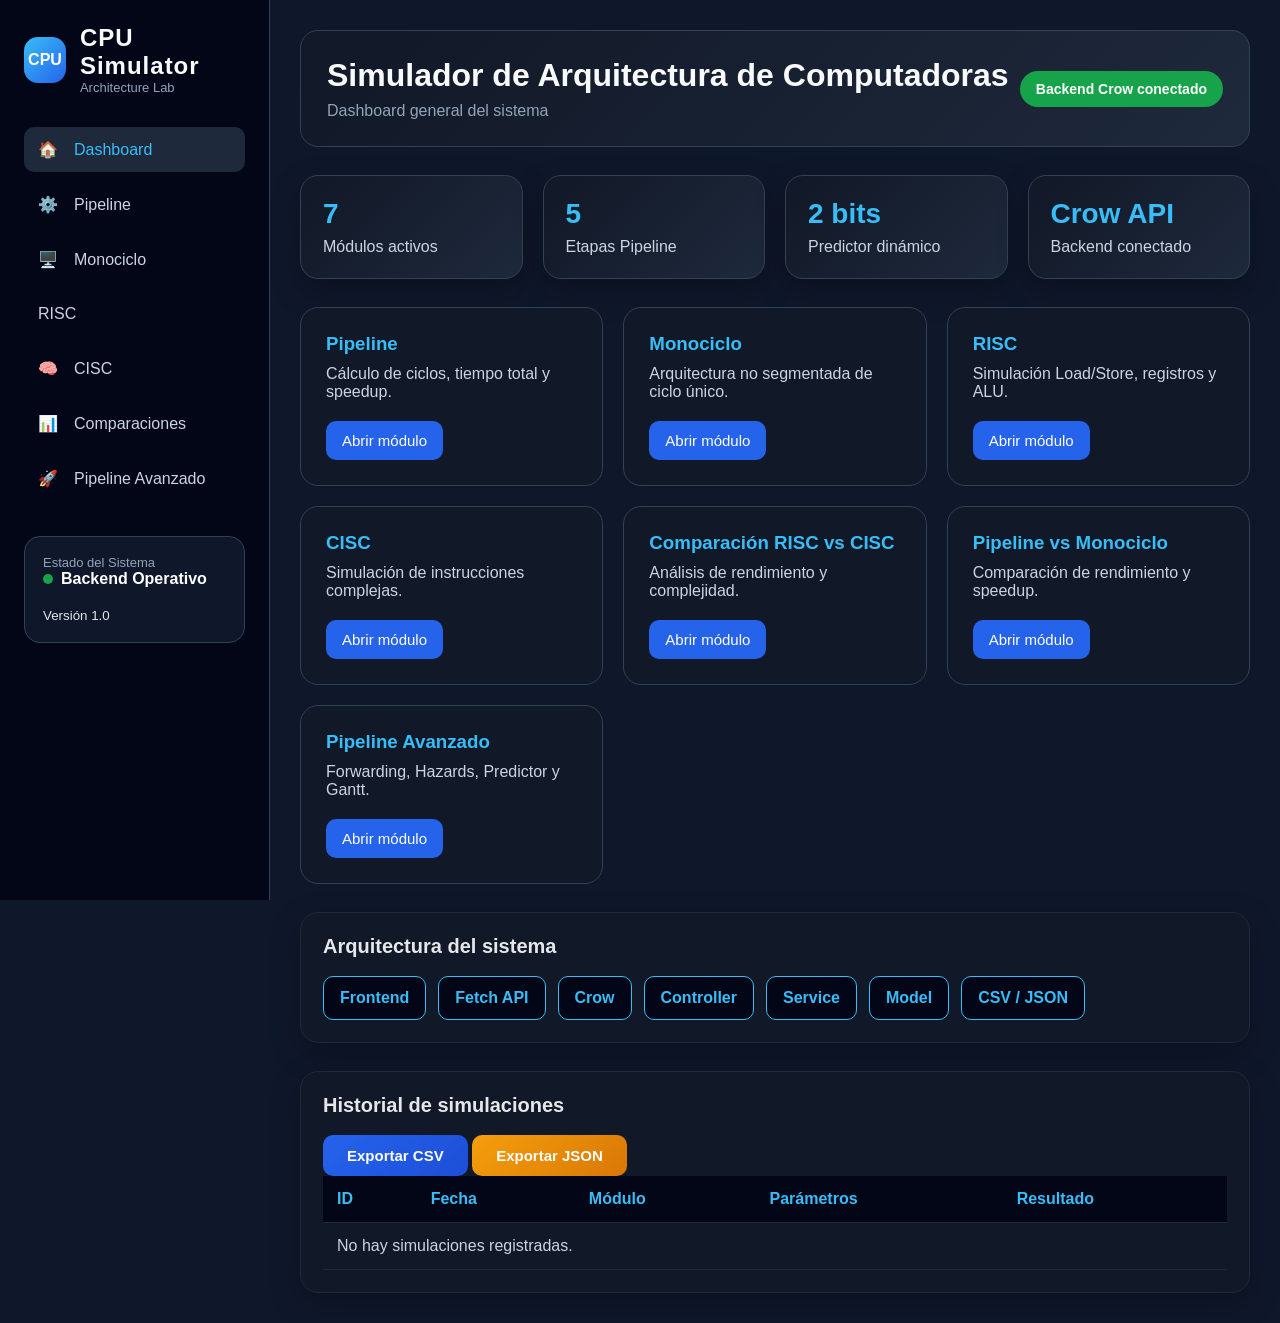
==== commit e88fbf95: "csv y json implementado exportado historial" ====
--- a/frontend/index.html
+++ b/frontend/index.html
@@ -133,6 +133,14 @@
         <section class="panel">
 
             <h2>Historial de simulaciones</h2>
+            <button class="btn primary" onclick="exportarCSV()">
+            Exportar CSV
+        </button>
+
+        <button class="btn secondary" onclick="exportarJSON()">
+            Exportar JSON
+        </button>
+
 
             <div class="table-container">
 
